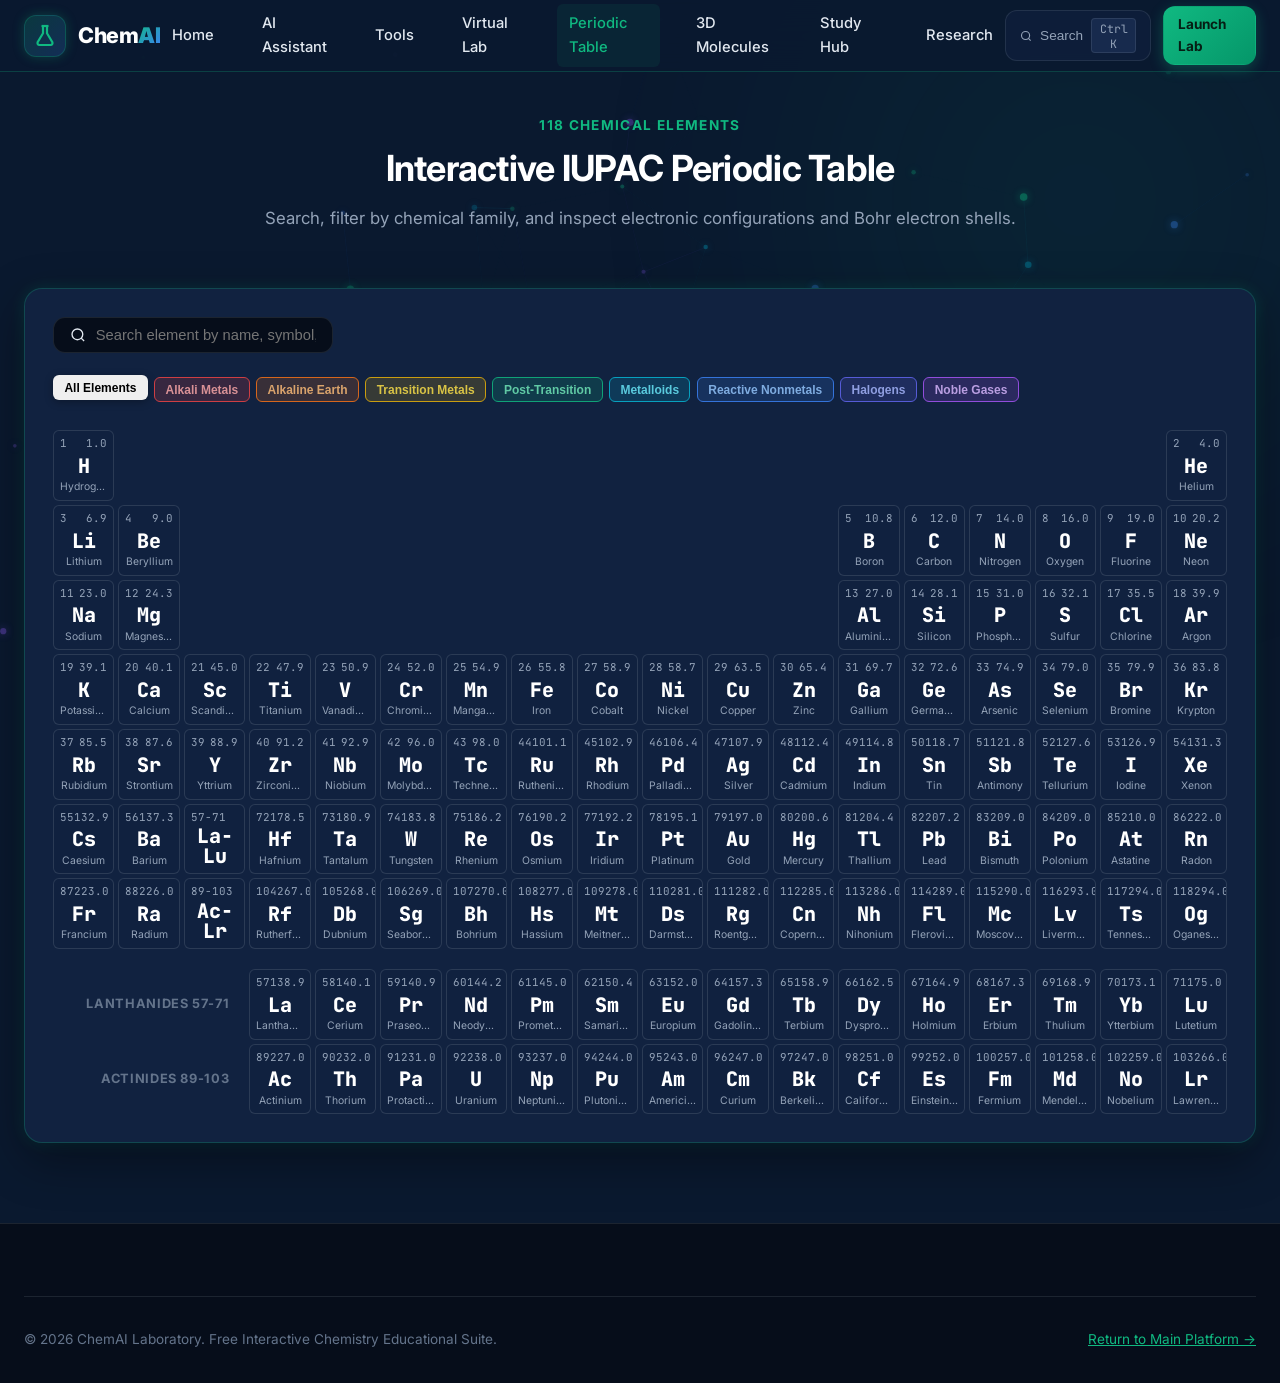
==== periodic-table.html @ abaad927 "Initial commit: ChemAI AI-Powered Chemistry Platform" ====
<!DOCTYPE html>
<html lang="en">
<head>
  <meta charset="UTF-8">
  <meta name="viewport" content="width=device-width, initial-scale=1.0">
  <title>Interactive Periodic Table | ChemAI</title>
  <link href="https://fonts.googleapis.com/css2?family=Inter:wght@400;600;700;800&family=JetBrains+Mono:wght@400;600;700&display=swap" rel="stylesheet">
  <link rel="stylesheet" href="css/main.css">
  <link rel="stylesheet" href="css/components.css">
  <link rel="stylesheet" href="css/periodic-table.css">
</head>
<body>
  <canvas id="particle-canvas"></canvas>
  <div class="ambient-glow ambient-glow-1"></div>
  
  <header class="site-nav" role="banner">
    <div class="container">
      <div class="nav-container">
        <a href="index.html" class="nav-brand" aria-label="ChemAI Home">
          <div class="brand-icon-box">
            <svg width="24" height="24" viewBox="0 0 24 24" fill="none" stroke="currentColor" stroke-width="2.2">
              <path d="M10 2v7.31L4.62 18.27A2 2 0 0 0 6.35 21h11.3a2 2 0 0 0 1.73-2.73L14 9.31V2"/>
              <line x1="8.5" y1="2" x2="15.5" y2="2"/>
            </svg>
          </div>
          <span>Chem<span class="brand-text-ai">AI</span></span>
        </a>
        <nav class="nav-links" id="siteNavLinks"><a href="index.html" class="nav-link ">Home</a><a href="index.html#ai-assistant" class="nav-link ">AI Assistant</a><a href="tools.html" class="nav-link ">Tools</a><a href="virtual-lab.html" class="nav-link ">Virtual Lab</a><a href="periodic-table.html" class="nav-link active">Periodic Table</a><a href="index.html#molecule-viewer" class="nav-link ">3D Molecules</a><a href="study-hub.html" class="nav-link ">Study Hub</a><a href="index.html#research" class="nav-link ">Research</a></nav>
        <div class="nav-actions">
          <button type="button" class="nav-search-btn" onclick="openSearchPalette()">
            <svg width="16" height="16" viewBox="0 0 24 24" fill="none" stroke="currentColor" stroke-width="2.2"><circle cx="11" cy="11" r="8"/><line x1="21" y1="21" x2="16.65" y2="16.65"/></svg>
            <span>Search</span>
            <kbd>Ctrl K</kbd>
          </button>
          <a href="virtual-lab.html" class="btn btn-primary btn-sm">Launch Lab</a>
        </div>
      </div>
    </div>
  </header>

  <main class="container" style="padding-top:2.5rem;padding-bottom:5rem;">
    <div class="sec-head">
      <span class="sec-eyebrow">118 Chemical Elements</span>
      <h1 class="sec-title">Interactive IUPAC Periodic Table</h1>
      <p class="sec-subtitle">Search, filter by chemical family, and inspect electronic configurations and Bohr electron shells.</p>
    </div>
    <div class="ptable-container">
      <div class="ptable-toolbar">
        <div class="ptable-search-wrapper">
          <svg width="18" height="18" viewBox="0 0 24 24" fill="none" stroke="currentColor" stroke-width="2"><circle cx="11" cy="11" r="8"/><line x1="21" y1="21" x2="16.65" y2="16.65"/></svg>
          <input type="text" id="ptableSearchInput" placeholder="Search element by name, symbol, or atomic number...">
        </div>
        <div class="ptable-legend">
          <button type="button" class="legend-pill active" data-cat="all">All Elements</button>
          <button type="button" class="legend-pill cat-alkali-metal" data-cat="alkali-metal">Alkali Metals</button>
          <button type="button" class="legend-pill cat-alkaline-earth" data-cat="alkaline-earth">Alkaline Earth</button>
          <button type="button" class="legend-pill cat-transition-metal" data-cat="transition-metal">Transition Metals</button>
          <button type="button" class="legend-pill cat-post-transition" data-cat="post-transition">Post-Transition</button>
          <button type="button" class="legend-pill cat-metalloid" data-cat="metalloid">Metalloids</button>
          <button type="button" class="legend-pill cat-reactive-nonmetal" data-cat="reactive-nonmetal">Reactive Nonmetals</button>
          <button type="button" class="legend-pill cat-halogen" data-cat="halogen">Halogens</button>
          <button type="button" class="legend-pill cat-noble-gas" data-cat="noble-gas">Noble Gases</button>
        </div>
      </div>
      <div class="ptable-grid" id="ptableGrid"></div>
      <div class="ptable-f-block" id="ptableFBlock"></div>
    </div>
  </main>

  <div class="modal-backdrop" id="elementModalBackdrop" role="dialog" aria-modal="true">
    <div class="modal-container" style="max-width:720px;">
      <div class="modal-header">
        <h3 id="modalElementName">Element Inspector</h3>
        <button type="button" class="modal-close-btn" id="closeElementModalBtn"><svg width="20" height="20" viewBox="0 0 24 24" fill="none" stroke="currentColor" stroke-width="2.5"><line x1="18" y1="6" x2="6" y2="18"/><line x1="6" y1="6" x2="18" y2="18"/></svg></button>
      </div>
      <div class="modal-body">
        <div class="element-modal-grid">
          <div class="element-hero-card">
            <span class="chip chip-emerald" id="modalElementCat">Category</span>
            <div class="element-big-symbol" id="modalElementSymbol">H</div>
            <div id="modalElementMass" style="font-size:1.1rem;font-weight:700;color:#fff;">1.008 u</div>
            <canvas id="bohrModelCanvas" class="bohr-model-canvas"></canvas>
            <div style="font-size:0.75rem;color:var(--text-dim);">Bohr Atomic Electron Shells</div>
          </div>
          <div>
            <table class="element-props-table">
              <tr><td>Standard State:</td><td id="modalElementState">Gas</td></tr>
              <tr><td>Electron Config:</td><td id="modalElementConfig">1s¹</td></tr>
              <tr><td>Electronegativity:</td><td id="modalElementEN">2.20</td></tr>
              <tr><td>Primary Uses:</td><td id="modalElementUses" style="font-size:0.8rem;line-height:1.4;">Clean energy, ammonia synthesis</td></tr>
            </table>
          </div>
        </div>
      </div>
    </div>
  </div>

  
  <footer class="site-footer">
    <div class="container">
      <div class="footer-bottom">
        <div>&copy; 2026 ChemAI Laboratory. Free Interactive Chemistry Educational Suite.</div>
        <div><a href="index.html" class="text-emerald">Return to Main Platform →</a></div>
      </div>
    </div>
  </footer>

  <!-- Universal Calculator Modal -->
  <div class="modal-backdrop" id="calculatorModalBackdrop" role="dialog" aria-modal="true" aria-labelledby="calcModalTitle">
    <div class="modal-container">
      <div class="modal-header">
        <h3 id="calcModalTitle">Chemistry Calculator</h3>
        <button type="button" class="modal-close-btn" onclick="closeCalculatorModal()" aria-label="Close modal">
          <svg width="20" height="20" viewBox="0 0 24 24" fill="none" stroke="currentColor" stroke-width="2.5"><line x1="18" y1="6" x2="6" y2="18"/><line x1="6" y1="6" x2="18" y2="18"/></svg>
        </button>
      </div>
      <div class="modal-body" id="calcModalBody"></div>
    </div>
  </div>

  <!-- Search Modal -->
  <div class="modal-backdrop" id="searchModalBackdrop" role="dialog" aria-modal="true">
    <div class="modal-container search-modal-container">
      <div class="search-input-header">
        <svg width="20" height="20" viewBox="0 0 24 24" fill="none" stroke="var(--color-emerald)" stroke-width="2.5"><circle cx="11" cy="11" r="8"/><line x1="21" y1="21" x2="16.65" y2="16.65"/></svg>
        <input type="text" id="searchPaletteInput" class="search-main-input" placeholder="Search any calculator, element or simulation..." autocomplete="off">
        <button type="button" class="modal-close-btn" onclick="closeSearchPalette()"><kbd>ESC</kbd></button>
      </div>
      <ul class="search-results-list" id="searchResultsList"></ul>
    </div>
  </div>

  
  <script src="js/periodic-table-data.js"></script>
  <script src="js/particles.js"></script>
  <script src="js/calculators.js"></script>
  <script src="js/periodic-table.js"></script>
  <script src="js/virtual-lab.js"></script>
  <script src="js/quiz-engine.js"></script>
  <script src="js/notes-generator.js"></script>
  <script src="js/app.js"></script>
</body>
</html>
---- css/main.css ----
/* ==========================================================================
   ChemAI Platform - Modern Dark Scientific Theme & Design System
   Inspired by ChemAI (chemai.in)
   ========================================================================== */

:root {
  /* Color Palette */
  --bg-dark: #0a192f;
  --bg-deep: #060d1a;
  --bg-surface: #112240;
  --bg-surface-elevated: #172a4d;
  --bg-surface-hover: #1e3661;
  --bg-glass: rgba(17, 34, 64, 0.78);
  --bg-glass-light: rgba(23, 42, 77, 0.6);

  /* Scientific Accents */
  --color-emerald: #10b981;
  --color-emerald-glow: rgba(16, 185, 129, 0.25);
  --color-emerald-light: #34d399;
  --color-cobalt: #3b82f6;
  --color-cobalt-glow: rgba(59, 130, 246, 0.25);
  --color-cyan: #00b4d8;
  --color-amber: #f59e0b;
  --color-amber-glow: rgba(245, 158, 11, 0.25);
  --color-violet: #8b5cf6;
  --color-violet-glow: rgba(139, 92, 246, 0.25);
  --color-rose: #ec4899;
  --color-red: #ef4444;

  /* Typography */
  --text-main: #e2e8f0;
  --text-muted: #94a3b8;
  --text-dim: #64748b;
  --text-highlight: #ffffff;

  /* Borders & Dividers */
  --border-subtle: rgba(226, 232, 240, 0.1);
  --border-emerald: rgba(16, 185, 129, 0.25);
  --border-cobalt: rgba(59, 130, 246, 0.25);
  --border-glow: 0 0 16px rgba(16, 185, 129, 0.18);

  /* Fonts */
  --font-sans: 'Inter', -apple-system, BlinkMacSystemFont, 'Segoe UI', Roboto, sans-serif;
  --font-mono: 'JetBrains Mono', 'Fira Code', ui-monospace, monospace;

  /* Layout */
  --max-w: 1280px;
  --header-height: 72px;
  --radius-sm: 6px;
  --radius-md: 12px;
  --radius-lg: 18px;
  --radius-full: 9999px;
  --transition: all 0.25s cubic-bezier(0.16, 1, 0.3, 1);
}

/* Base Resets */
*, *::before, *::after {
  box-sizing: border-box;
  margin: 0;
  padding: 0;
}

html {
  scroll-behavior: smooth;
  font-size: 16px;
}

body {
  background-color: var(--bg-dark);
  color: var(--text-main);
  font-family: var(--font-sans);
  line-height: 1.6;
  overflow-x: hidden;
  position: relative;
  min-height: 100vh;
  -webkit-font-smoothing: antialiased;
}

/* Background Particle Canvas */
#particle-canvas {
  position: fixed;
  top: 0;
  left: 0;
  width: 100vw;
  height: 100vh;
  z-index: 0;
  pointer-events: none;
  opacity: 0.65;
}

/* Ambient Radial Glow Gradients */
.ambient-glow {
  position: fixed;
  width: 600px;
  height: 600px;
  border-radius: 50%;
  filter: blur(140px);
  pointer-events: none;
  z-index: 0;
  opacity: 0.18;
}
.ambient-glow-1 {
  top: -100px;
  right: -100px;
  background: radial-gradient(circle, var(--color-emerald) 0%, transparent 70%);
}
.ambient-glow-2 {
  bottom: 20%;
  left: -150px;
  background: radial-gradient(circle, var(--color-cobalt) 0%, transparent 70%);
}

/* Container */
.container {
  max-width: var(--max-w);
  margin: 0 auto;
  padding: 0 1.5rem;
  position: relative;
  z-index: 1;
}

/* Typography Helpers */
h1, h2, h3, h4, h5, h6 {
  color: var(--text-highlight);
  font-weight: 700;
  line-height: 1.25;
}

.mono {
  font-family: var(--font-mono);
}

.text-emerald { color: var(--color-emerald); }
.text-cobalt { color: var(--color-cobalt); }
.text-amber { color: var(--color-amber); }
.text-violet { color: var(--color-violet); }
.text-rose { color: var(--color-rose); }
.text-muted { color: var(--text-muted); }
.text-dim { color: var(--text-dim); }

/* Navigation Bar */
.site-nav {
  position: sticky;
  top: 0;
  z-index: 1000;
  height: var(--header-height);
  background: rgba(10, 25, 47, 0.85);
  backdrop-filter: blur(20px);
  -webkit-backdrop-filter: blur(20px);
  border-bottom: 1px solid var(--border-emerald);
  display: flex;
  align-items: center;
  transition: var(--transition);
}

.site-nav.scrolled {
  box-shadow: 0 4px 20px rgba(0, 0, 0, 0.4);
  background: rgba(6, 13, 26, 0.95);
}

.nav-container {
  display: flex;
  align-items: center;
  justify-content: space-between;
  width: 100%;
}

.nav-brand {
  display: flex;
  align-items: center;
  gap: 0.75rem;
  text-decoration: none;
  color: var(--text-highlight);
  font-size: 1.35rem;
  font-weight: 800;
  letter-spacing: -0.02em;
}

.brand-icon-box {
  width: 42px;
  height: 42px;
  background: linear-gradient(135deg, rgba(16, 185, 129, 0.2), rgba(59, 130, 246, 0.2));
  border: 1px solid var(--border-emerald);
  border-radius: var(--radius-md);
  display: flex;
  align-items: center;
  justify-content: center;
  color: var(--color-emerald);
  box-shadow: 0 0 12px rgba(16, 185, 129, 0.25);
}

.brand-text-ai {
  background: linear-gradient(135deg, var(--color-emerald), var(--color-cobalt));
  -webkit-background-clip: text;
  -webkit-text-fill-color: transparent;
  font-weight: 900;
}

.nav-links {
  display: flex;
  align-items: center;
  gap: 1.5rem;
  list-style: none;
}

.nav-link {
  color: var(--text-main);
  text-decoration: none;
  font-size: 0.92rem;
  font-weight: 500;
  padding: 0.5rem 0.75rem;
  border-radius: var(--radius-sm);
  transition: var(--transition);
  display: flex;
  align-items: center;
  gap: 0.4rem;
}

.nav-link:hover, .nav-link.active {
  color: var(--color-emerald);
  background: rgba(16, 185, 129, 0.08);
}

.nav-actions {
  display: flex;
  align-items: center;
  gap: 0.75rem;
}

.nav-search-btn {
  display: flex;
  align-items: center;
  gap: 0.5rem;
  background: rgba(17, 34, 64, 0.6);
  border: 1px solid var(--border-subtle);
  color: var(--text-muted);
  padding: 0.45rem 0.85rem;
  border-radius: var(--radius-md);
  font-size: 0.85rem;
  cursor: pointer;
  transition: var(--transition);
}

.nav-search-btn:hover {
  border-color: var(--color-emerald);
  color: var(--text-main);
}

.nav-search-btn kbd {
  background: var(--bg-surface-elevated);
  border: 1px solid var(--border-subtle);
  border-radius: 4px;
  padding: 0.1rem 0.35rem;
  font-size: 0.72rem;
  font-family: var(--font-mono);
}

.mobile-menu-btn {
  display: none;
  background: transparent;
  border: none;
  color: var(--text-main);
  cursor: pointer;
  padding: 0.5rem;
}

/* Buttons */
.btn {
  display: inline-flex;
  align-items: center;
  justify-content: center;
  gap: 0.5rem;
  padding: 0.75rem 1.4rem;
  font-size: 0.95rem;
  font-weight: 600;
  border-radius: var(--radius-md);
  cursor: pointer;
  transition: var(--transition);
  text-decoration: none;
  border: 1px solid transparent;
  min-height: 44px;
}

.btn-primary {
  background: linear-gradient(135deg, var(--color-emerald), #059669);
  color: #061e14;
  box-shadow: 0 4px 14px rgba(16, 185, 129, 0.3);
  font-weight: 700;
}
.btn-primary:hover {
  transform: translateY(-2px);
  box-shadow: 0 6px 20px rgba(16, 185, 129, 0.45);
  background: linear-gradient(135deg, #34d399, #10b981);
}

.btn-ghost {
  background: rgba(17, 34, 64, 0.6);
  color: var(--text-main);
  border: 1px solid var(--border-subtle);
  backdrop-filter: blur(10px);
}
.btn-ghost:hover {
  background: var(--bg-surface-elevated);
  border-color: var(--color-emerald);
  color: var(--color-emerald);
  transform: translateY(-2px);
}

.btn-sm {
  padding: 0.45rem 0.9rem;
  font-size: 0.85rem;
  min-height: 36px;
}

.btn-icon {
  width: 40px;
  height: 40px;
  padding: 0;
  border-radius: var(--radius-md);
  display: inline-flex;
  align-items: center;
  justify-content: center;
  background: rgba(17, 34, 64, 0.6);
  border: 1px solid var(--border-subtle);
  color: var(--text-main);
  cursor: pointer;
  transition: var(--transition);
}
.btn-icon:hover {
  background: var(--bg-surface-elevated);
  border-color: var(--color-emerald);
  color: var(--color-emerald);
}

/* Glassmorphism Cards */
.glass-card {
  background: var(--bg-glass);
  backdrop-filter: blur(16px);
  -webkit-backdrop-filter: blur(16px);
  border: 1px solid var(--border-subtle);
  border-radius: var(--radius-lg);
  padding: 1.75rem;
  box-shadow: 0 8px 32px rgba(0, 0, 0, 0.25);
  transition: var(--transition);
  position: relative;
  overflow: hidden;
}

.glass-card:hover {
  border-color: var(--border-emerald);
  box-shadow: 0 12px 36px rgba(0, 0, 0, 0.35), var(--border-glow);
  transform: translateY(-3px);
}

/* Badge Chips */
.chip {
  display: inline-flex;
  align-items: center;
  gap: 0.35rem;
  padding: 0.3rem 0.75rem;
  font-size: 0.78rem;
  font-weight: 600;
  border-radius: var(--radius-full);
  letter-spacing: 0.02em;
  text-transform: uppercase;
}

.chip-emerald {
  background: rgba(16, 185, 129, 0.12);
  color: var(--color-emerald);
  border: 1px solid rgba(16, 185, 129, 0.3);
}

.chip-cobalt {
  background: rgba(59, 130, 246, 0.12);
  color: var(--color-cobalt);
  border: 1px solid rgba(59, 130, 246, 0.3);
}

.chip-amber {
  background: rgba(245, 158, 11, 0.12);
  color: var(--color-amber);
  border: 1px solid rgba(245, 158, 11, 0.3);
}

.chip-violet {
  background: rgba(139, 92, 246, 0.12);
  color: var(--color-violet);
  border: 1px solid rgba(139, 92, 246, 0.3);
}

/* Section Header Typography */
.sec-head {
  text-align: center;
  max-width: 760px;
  margin: 0 auto 3.5rem auto;
}
.sec-eyebrow {
  display: inline-flex;
  align-items: center;
  gap: 0.4rem;
  font-size: 0.85rem;
  font-weight: 700;
  text-transform: uppercase;
  letter-spacing: 0.1em;
  color: var(--color-emerald);
  margin-bottom: 0.6rem;
}
.sec-title {
  font-size: 2.25rem;
  margin-bottom: 0.85rem;
  letter-spacing: -0.02em;
}
.sec-subtitle {
  font-size: 1.05rem;
  color: var(--text-muted);
  line-height: 1.6;
}

/* Section Wrapper */
.sec-wrap {
  padding: 5.5rem 0;
  position: relative;
  z-index: 1;
}

/* Hero Section */
.hero-sec {
  min-height: calc(100vh - var(--header-height));
  display: flex;
  align-items: center;
  padding: 3rem 0 5rem 0;
  position: relative;
}

.hero-grid {
  display: grid;
  grid-template-columns: 1.15fr 0.85fr;
  gap: 3.5rem;
  align-items: center;
}

.hero-eyebrow-pill {
  display: inline-flex;
  align-items: center;
  gap: 0.5rem;
  background: rgba(16, 185, 129, 0.1);
  border: 1px solid rgba(16, 185, 129, 0.3);
  padding: 0.35rem 0.9rem;
  border-radius: var(--radius-full);
  color: var(--color-emerald);
  font-size: 0.82rem;
  font-weight: 600;
  margin-bottom: 1.5rem;
}

.hero-title {
  font-size: 3.5rem;
  font-weight: 900;
  line-height: 1.12;
  letter-spacing: -0.03em;
  margin-bottom: 1.25rem;
}

.typing-accent {
  background: linear-gradient(135deg, var(--color-emerald), var(--color-cobalt));
  -webkit-background-clip: text;
  -webkit-text-fill-color: transparent;
  font-family: var(--font-mono);
}

.typing-cursor {
  display: inline-block;
  width: 3px;
  height: 1em;
  background: var(--color-emerald);
  margin-left: 4px;
  vertical-align: text-bottom;
  animation: blink 0.8s infinite;
}

@keyframes blink {
  0%, 100% { opacity: 1; }
  50% { opacity: 0; }
}

.hero-subheadline {
  font-size: 1.2rem;
  color: var(--text-main);
  font-weight: 600;
  margin-bottom: 0.75rem;
}

.hero-lead {
  font-size: 1.05rem;
  color: var(--text-muted);
  line-height: 1.65;
  margin-bottom: 2rem;
}

.hero-actions {
  display: flex;
  align-items: center;
  gap: 1rem;
  flex-wrap: wrap;
  margin-bottom: 1.5rem;
}

.hero-note {
  display: flex;
  align-items: center;
  gap: 0.5rem;
  font-size: 0.85rem;
  color: var(--text-dim);
}

/* Hero Right Simulated Preview Card */
.hero-preview-card {
  background: var(--bg-surface);
  border: 1px solid var(--border-emerald);
  border-radius: var(--radius-lg);
  box-shadow: 0 16px 40px rgba(0, 0, 0, 0.5), 0 0 24px rgba(16, 185, 129, 0.2);
  overflow: hidden;
  position: relative;
}

.preview-card-header {
  padding: 1rem 1.25rem;
  background: rgba(10, 25, 47, 0.8);
  border-bottom: 1px solid var(--border-subtle);
  display: flex;
  align-items: center;
  justify-content: space-between;
}

.preview-header-left {
  display: flex;
  align-items: center;
  gap: 0.75rem;
}

.preview-avatar {
  width: 36px;
  height: 36px;
  background: rgba(16, 185, 129, 0.15);
  border: 1px solid var(--color-emerald);
  border-radius: var(--radius-md);
  display: flex;
  align-items: center;
  justify-content: center;
  color: var(--color-emerald);
}

.preview-title h4 {
  font-size: 0.95rem;
  color: var(--text-highlight);
}
.preview-title p {
  font-size: 0.78rem;
  color: var(--color-emerald);
  display: flex;
  align-items: center;
  gap: 0.35rem;
}

.preview-body {
  padding: 1.25rem;
  display: flex;
  flex-direction: column;
  gap: 1rem;
  font-size: 0.9rem;
}

.preview-chat-msg {
  padding: 0.85rem 1.1rem;
  border-radius: var(--radius-md);
  line-height: 1.5;
}

.msg-user {
  background: rgba(59, 130, 246, 0.15);
  border: 1px solid rgba(59, 130, 246, 0.3);
  color: #bfdbfe;
  align-self: flex-end;
  max-width: 85%;
}

.msg-ai {
  background: rgba(16, 185, 129, 0.08);
  border: 1px solid rgba(16, 185, 129, 0.2);
  color: var(--text-main);
  align-self: flex-start;
  max-width: 95%;
}

.chem-equation-box {
  background: var(--bg-deep);
  border: 1px solid var(--border-subtle);
  border-radius: var(--radius-sm);
  padding: 0.75rem 1rem;
  margin: 0.6rem 0;
  font-family: var(--font-mono);
  color: var(--color-emerald);
  font-size: 0.95rem;
  text-align: center;
  letter-spacing: 0.05em;
}

.preview-chips-row {
  display: flex;
  gap: 0.5rem;
  overflow-x: auto;
  padding: 0.75rem 1.25rem;
  background: rgba(6, 13, 26, 0.6);
  border-top: 1px solid var(--border-subtle);
}

.preview-chip-btn {
  background: rgba(17, 34, 64, 0.7);
  border: 1px solid var(--border-subtle);
  color: var(--text-muted);
  padding: 0.35rem 0.75rem;
  border-radius: var(--radius-full);
  font-size: 0.78rem;
  white-space: nowrap;
  cursor: pointer;
  transition: var(--transition);
}
.preview-chip-btn:hover {
  border-color: var(--color-emerald);
  color: var(--color-emerald);
  background: rgba(16, 185, 129, 0.1);
}

/* Pulse Dot */
.status-dot {
  width: 8px;
  height: 8px;
  border-radius: 50%;
  background: var(--color-emerald);
  box-shadow: 0 0 8px var(--color-emerald);
  animation: pulse 2s infinite ease-in-out;
}
@keyframes pulse {
  0%, 100% { transform: scale(1); opacity: 1; }
  50% { transform: scale(1.3); opacity: 0.7; }
}

/* Footer */
.site-footer {
  background: var(--bg-deep);
  border-top: 1px solid var(--border-subtle);
  padding: 4.5rem 0 2rem 0;
  position: relative;
  z-index: 1;
}

.footer-grid {
  display: grid;
  grid-template-columns: 1.5fr repeat(3, 1fr);
  gap: 3rem;
  margin-bottom: 3.5rem;
}

.footer-col h4 {
  font-size: 1rem;
  margin-bottom: 1.25rem;
  color: var(--text-highlight);
}

.footer-col ul {
  list-style: none;
  display: flex;
  flex-direction: column;
  gap: 0.75rem;
}

.footer-col a {
  color: var(--text-muted);
  text-decoration: none;
  font-size: 0.9rem;
  transition: var(--transition);
}

.footer-col a:hover {
  color: var(--color-emerald);
  padding-left: 4px;
}

.footer-bottom {
  padding-top: 2rem;
  border-top: 1px solid var(--border-subtle);
  display: flex;
  align-items: center;
  justify-content: space-between;
  font-size: 0.85rem;
  color: var(--text-dim);
  flex-wrap: wrap;
  gap: 1rem;
}

/* Mobile Responsive */
@media (max-width: 992px) {
  .hero-grid {
    grid-template-columns: 1fr;
    gap: 2.5rem;
  }
  .hero-title {
    font-size: 2.75rem;
  }
  .nav-links {
    display: none;
  }
  .mobile-menu-btn {
    display: block;
  }
  .footer-grid {
    grid-template-columns: 1fr 1fr;
  }
}

@media (max-width: 640px) {
  .hero-title {
    font-size: 2.25rem;
  }
  .footer-grid {
    grid-template-columns: 1fr;
  }
  .hero-actions {
    flex-direction: column;
    align-items: stretch;
  }
}
---- css/components.css ----
﻿/* ==========================================================================
   ChemAI Platform - UI Components, Chatbot, Modals & Calculators
   ========================================================================== */

/* AI Chatbot Section & Interface */
.chat-section {
  position: relative;
  z-index: 1;
}

.chat-card {
  background: var(--bg-surface);
  border: 1px solid var(--border-emerald);
  border-radius: var(--radius-lg);
  box-shadow: 0 12px 36px rgba(0, 0, 0, 0.4), var(--border-glow);
  display: flex;
  flex-direction: column;
  min-height: 600px;
  height: 680px;
  overflow: hidden;
}

.chat-header {
  padding: 1.25rem 1.75rem;
  background: rgba(10, 25, 47, 0.9);
  border-bottom: 1px solid var(--border-subtle);
  display: flex;
  align-items: center;
  justify-content: space-between;
}

.chat-header-info {
  display: flex;
  align-items: center;
  gap: 1rem;
}

.chat-logo-icon {
  width: 44px;
  height: 44px;
  background: rgba(16, 185, 129, 0.15);
  border: 1px solid var(--color-emerald);
  border-radius: var(--radius-md);
  display: flex;
  align-items: center;
  justify-content: center;
  color: var(--color-emerald);
}

.chat-header-actions {
  display: flex;
  align-items: center;
  gap: 0.5rem;
}

.chat-messages-area {
  flex: 1;
  padding: 1.5rem 1.75rem;
  overflow-y: auto;
  display: flex;
  flex-direction: column;
  gap: 1.25rem;
  background: radial-gradient(circle at 50% 20%, rgba(16, 185, 129, 0.03) 0%, transparent 80%);
}

.chat-message {
  display: flex;
  gap: 1rem;
  max-width: 85%;
  animation: fadeIn 0.3s ease;
}

@keyframes fadeIn {
  from { opacity: 0; transform: translateY(8px); }
  to { opacity: 1; transform: translateY(0); }
}

.chat-message.bot {
  align-self: flex-start;
}

.chat-message.user {
  align-self: flex-end;
  flex-direction: row-reverse;
}

.chat-avatar {
  width: 36px;
  height: 36px;
  border-radius: var(--radius-md);
  display: flex;
  align-items: center;
  justify-content: center;
  flex-shrink: 0;
  font-size: 0.85rem;
  font-weight: 700;
}

.bot .chat-avatar {
  background: rgba(16, 185, 129, 0.2);
  border: 1px solid var(--color-emerald);
  color: var(--color-emerald);
}

.user .chat-avatar {
  background: rgba(59, 130, 246, 0.2);
  border: 1px solid var(--color-cobalt);
  color: var(--color-cobalt);
}

.chat-bubble {
  padding: 1rem 1.25rem;
  border-radius: var(--radius-md);
  line-height: 1.55;
  font-size: 0.95rem;
}

.bot .chat-bubble {
  background: var(--bg-surface-elevated);
  border: 1px solid var(--border-subtle);
  color: var(--text-main);
  box-shadow: 0 4px 16px rgba(0, 0, 0, 0.2);
}

.user .chat-bubble {
  background: linear-gradient(135deg, rgba(59, 130, 246, 0.25), rgba(30, 58, 138, 0.4));
  border: 1px solid rgba(59, 130, 246, 0.4);
  color: #f0fdf4;
}

.chat-bubble p {
  margin-bottom: 0.6rem;
}
.chat-bubble p:last-child {
  margin-bottom: 0;
}

.chat-bubble ul, .chat-bubble ol {
  padding-left: 1.4rem;
  margin: 0.6rem 0;
}

.chat-bubble li {
  margin-bottom: 0.4rem;
}

/* Step breakdown block inside chat */
.step-box {
  background: var(--bg-deep);
  border-left: 3px solid var(--color-emerald);
  border-radius: 0 var(--radius-sm) var(--radius-sm) 0;
  padding: 0.75rem 1rem;
  margin: 0.75rem 0;
}

.step-box-title {
  font-weight: 700;
  color: var(--color-emerald);
  font-size: 0.85rem;
  text-transform: uppercase;
  margin-bottom: 0.35rem;
  display: flex;
  align-items: center;
  gap: 0.4rem;
}

.chat-prompt-chips {
  padding: 0.75rem 1.75rem;
  background: rgba(10, 25, 47, 0.75);
  border-top: 1px solid var(--border-subtle);
  display: flex;
  gap: 0.6rem;
  overflow-x: auto;
  scrollbar-width: none;
}

.chat-prompt-chips::-webkit-scrollbar {
  display: none;
}

.prompt-pill {
  background: rgba(17, 34, 64, 0.8);
  border: 1px solid var(--border-subtle);
  color: var(--text-muted);
  padding: 0.4rem 0.85rem;
  border-radius: var(--radius-full);
  font-size: 0.82rem;
  white-space: nowrap;
  cursor: pointer;
  transition: var(--transition);
  display: flex;
  align-items: center;
  gap: 0.4rem;
}

.prompt-pill:hover {
  background: rgba(16, 185, 129, 0.15);
  border-color: var(--color-emerald);
  color: var(--color-emerald);
}

.chat-input-bar {
  padding: 1rem 1.75rem 1.25rem 1.75rem;
  background: var(--bg-surface);
  border-top: 1px solid var(--border-subtle);
}

.chat-form {
  display: flex;
  align-items: center;
  gap: 0.75rem;
  background: var(--bg-deep);
  border: 1px solid var(--border-subtle);
  border-radius: var(--radius-md);
  padding: 0.4rem 0.6rem 0.4rem 1rem;
  transition: var(--transition);
}

.chat-form:focus-within {
  border-color: var(--color-emerald);
  box-shadow: 0 0 12px rgba(16, 185, 129, 0.25);
}

.chat-input {
  flex: 1;
  background: transparent;
  border: none;
  outline: none;
  color: var(--text-highlight);
  font-size: 0.95rem;
  font-family: inherit;
  min-height: 40px;
}

.chat-input::placeholder {
  color: var(--text-dim);
}

.chat-btn-group {
  display: flex;
  align-items: center;
  gap: 0.4rem;
}

/* Tools Section & Category Filters */
.tools-filter-bar {
  display: flex;
  align-items: center;
  justify-content: space-between;
  gap: 1.5rem;
  margin-bottom: 2.5rem;
  flex-wrap: wrap;
}

.category-tabs {
  display: flex;
  align-items: center;
  gap: 0.5rem;
  flex-wrap: wrap;
  list-style: none;
}

.category-tab {
  padding: 0.55rem 1.15rem;
  background: rgba(17, 34, 64, 0.6);
  border: 1px solid var(--border-subtle);
  border-radius: var(--radius-md);
  color: var(--text-muted);
  font-size: 0.88rem;
  font-weight: 600;
  cursor: pointer;
  transition: var(--transition);
}

.category-tab:hover, .category-tab.active {
  background: rgba(16, 185, 129, 0.15);
  border-color: var(--color-emerald);
  color: var(--color-emerald);
}

.tools-search-box {
  display: flex;
  align-items: center;
  gap: 0.6rem;
  background: var(--bg-surface);
  border: 1px solid var(--border-subtle);
  border-radius: var(--radius-md);
  padding: 0.5rem 1rem;
  min-width: 260px;
}

.tools-search-box input {
  background: transparent;
  border: none;
  outline: none;
  color: var(--text-main);
  font-size: 0.9rem;
  width: 100%;
}

.tools-grid {
  display: grid;
  grid-template-columns: repeat(auto-fill, minmax(320px, 1fr));
  gap: 1.5rem;
}

.tool-card {
  background: var(--bg-glass);
  backdrop-filter: blur(12px);
  border: 1px solid var(--border-subtle);
  border-radius: var(--radius-lg);
  padding: 1.6rem;
  display: flex;
  flex-direction: column;
  justify-content: space-between;
  transition: var(--transition);
  position: relative;
  overflow: hidden;
}

.tool-card::before {
  content: "";
  position: absolute;
  top: 0;
  left: 0;
  right: 0;
  height: 2px;
  background: linear-gradient(90deg, transparent, var(--color-emerald), transparent);
  opacity: 0;
  transition: var(--transition);
}

.tool-card:hover {
  transform: translateY(-4px);
  border-color: var(--border-emerald);
  box-shadow: 0 12px 32px rgba(0, 0, 0, 0.35), var(--border-glow);
}

.tool-card:hover::before {
  opacity: 1;
}

.tool-card-top {
  display: flex;
  align-items: flex-start;
  justify-content: space-between;
  margin-bottom: 1.2rem;
}

.tool-icon-wrapper {
  width: 48px;
  height: 48px;
  border-radius: var(--radius-md);
  display: flex;
  align-items: center;
  justify-content: center;
  font-size: 1.25rem;
}

.icon-emerald {
  background: rgba(16, 185, 129, 0.12);
  border: 1px solid rgba(16, 185, 129, 0.3);
  color: var(--color-emerald);
}

.icon-cobalt {
  background: rgba(59, 130, 246, 0.12);
  border: 1px solid rgba(59, 130, 246, 0.3);
  color: var(--color-cobalt);
}

.icon-amber {
  background: rgba(245, 158, 11, 0.12);
  border: 1px solid rgba(245, 158, 11, 0.3);
  color: var(--color-amber);
}

.icon-violet {
  background: rgba(139, 92, 246, 0.12);
  border: 1px solid rgba(139, 92, 246, 0.3);
  color: var(--color-violet);
}

.tool-card h3 {
  font-size: 1.2rem;
  margin-bottom: 0.5rem;
  color: var(--text-highlight);
}

.tool-card p {
  font-size: 0.88rem;
  color: var(--text-muted);
  line-height: 1.5;
  margin-bottom: 1.25rem;
  flex-grow: 1;
}

.tool-card-sample {
  background: var(--bg-deep);
  border-radius: var(--radius-sm);
  padding: 0.5rem 0.75rem;
  font-family: var(--font-mono);
  font-size: 0.8rem;
  color: var(--color-emerald);
  margin-bottom: 1.25rem;
  display: flex;
  align-items: center;
  justify-content: space-between;
  border: 1px solid rgba(226, 232, 240, 0.05);
}

.tool-card-footer {
  display: flex;
  align-items: center;
  justify-content: space-between;
  padding-top: 1rem;
  border-top: 1px solid var(--border-subtle);
}

/* Modals & Dialogs */
.modal-backdrop {
  position: fixed;
  top: 0;
  left: 0;
  width: 100vw;
  height: 100vh;
  background: rgba(6, 13, 26, 0.85);
  backdrop-filter: blur(8px);
  -webkit-backdrop-filter: blur(8px);
  z-index: 2000;
  display: flex;
  align-items: center;
  justify-content: center;
  padding: 1.5rem;
  opacity: 0;
  pointer-events: none;
  transition: opacity 0.25s ease;
}

.modal-backdrop.open {
  opacity: 1;
  pointer-events: auto;
}

.modal-container {
  background: var(--bg-surface);
  border: 1px solid var(--border-emerald);
  border-radius: var(--radius-lg);
  box-shadow: 0 20px 60px rgba(0, 0, 0, 0.6), 0 0 30px rgba(16, 185, 129, 0.2);
  width: 100%;
  max-width: 800px;
  max-height: 90vh;
  display: flex;
  flex-direction: column;
  overflow: hidden;
  transform: scale(0.95);
  transition: transform 0.25s cubic-bezier(0.16, 1, 0.3, 1);
}

.modal-backdrop.open .modal-container {
  transform: scale(1);
}

.modal-header {
  padding: 1.25rem 1.75rem;
  background: rgba(10, 25, 47, 0.9);
  border-bottom: 1px solid var(--border-subtle);
  display: flex;
  align-items: center;
  justify-content: space-between;
}

.modal-header h3 {
  font-size: 1.25rem;
  display: flex;
  align-items: center;
  gap: 0.6rem;
}

.modal-close-btn {
  background: transparent;
  border: none;
  color: var(--text-muted);
  cursor: pointer;
  padding: 0.4rem;
  border-radius: var(--radius-sm);
  display: flex;
  align-items: center;
  justify-content: center;
  transition: var(--transition);
}

.modal-close-btn:hover {
  color: var(--color-rose);
  background: rgba(236, 72, 153, 0.1);
}

.modal-body {
  padding: 1.75rem;
  overflow-y: auto;
}

/* Form Controls inside Calculators */
.calc-form-group {
  margin-bottom: 1.25rem;
}

.calc-label {
  display: block;
  font-size: 0.88rem;
  font-weight: 600;
  color: var(--text-main);
  margin-bottom: 0.45rem;
}

.calc-input-wrapper {
  display: flex;
  align-items: center;
  background: var(--bg-deep);
  border: 1px solid var(--border-subtle);
  border-radius: var(--radius-md);
  overflow: hidden;
  transition: var(--transition);
}

.calc-input-wrapper:focus-within {
  border-color: var(--color-emerald);
  box-shadow: 0 0 10px rgba(16, 185, 129, 0.2);
}

.calc-input {
  flex: 1;
  background: transparent;
  border: none;
  outline: none;
  padding: 0.75rem 1rem;
  color: var(--text-highlight);
  font-family: var(--font-mono);
  font-size: 0.95rem;
}

.calc-unit-tag {
  padding: 0.75rem 1rem;
  background: var(--bg-surface-elevated);
  border-left: 1px solid var(--border-subtle);
  color: var(--text-muted);
  font-size: 0.85rem;
  font-weight: 600;
  font-family: var(--font-mono);
}

.calc-actions-row {
  display: flex;
  align-items: center;
  gap: 1rem;
  margin-top: 1.75rem;
}

/* Calculator Result Card */
.calc-result-box {
  background: var(--bg-deep);
  border: 1px solid var(--border-emerald);
  border-radius: var(--radius-md);
  padding: 1.4rem;
  margin-top: 1.75rem;
  animation: fadeIn 0.3s ease;
}

.calc-result-header {
  display: flex;
  align-items: center;
  justify-content: space-between;
  margin-bottom: 1rem;
  padding-bottom: 0.6rem;
  border-bottom: 1px solid var(--border-subtle);
}

.calc-result-value {
  font-size: 1.6rem;
  font-weight: 800;
  color: var(--color-emerald);
  font-family: var(--font-mono);
  margin-bottom: 0.5rem;
}

.calc-formula-display {
  background: rgba(17, 34, 64, 0.7);
  padding: 0.6rem 0.9rem;
  border-radius: var(--radius-sm);
  font-family: var(--font-mono);
  font-size: 0.88rem;
  color: var(--color-cobalt);
  margin: 0.75rem 0;
  border-left: 3px solid var(--color-cobalt);
}

.composition-bar-row {
  margin: 0.75rem 0;
}

.comp-info {
  display: flex;
  justify-content: space-between;
  font-size: 0.82rem;
  margin-bottom: 0.25rem;
  font-family: var(--font-mono);
}

.comp-bar-track {
  height: 8px;
  background: rgba(226, 232, 240, 0.1);
  border-radius: var(--radius-full);
  overflow: hidden;
}

.comp-bar-fill {
  height: 100%;
  background: linear-gradient(90deg, var(--color-emerald), var(--color-cobalt));
  border-radius: var(--radius-full);
  transition: width 0.6s cubic-bezier(0.16, 1, 0.3, 1);
}

/* Command Palette / Quick Search Modal */
.search-modal-container {
  max-width: 620px;
}

.search-input-header {
  display: flex;
  align-items: center;
  gap: 0.75rem;
  padding: 1.25rem 1.5rem;
  background: var(--bg-deep);
  border-bottom: 1px solid var(--border-subtle);
}

.search-main-input {
  flex: 1;
  background: transparent;
  border: none;
  outline: none;
  color: var(--text-highlight);
  font-size: 1.15rem;
  font-family: inherit;
}

.search-results-list {
  max-height: 400px;
  overflow-y: auto;
  padding: 0.75rem;
  list-style: none;
}

.search-result-item {
  display: flex;
  align-items: center;
  justify-content: space-between;
  padding: 0.85rem 1rem;
  border-radius: var(--radius-md);
  cursor: pointer;
  transition: var(--transition);
  color: var(--text-main);
  text-decoration: none;
}

.search-result-item:hover, .search-result-item.selected {
  background: rgba(16, 185, 129, 0.12);
  color: var(--color-emerald);
}

.search-item-left {
  display: flex;
  align-items: center;
  gap: 0.75rem;
}

.search-item-title {
  font-weight: 600;
  font-size: 0.95rem;
}

.search-item-desc {
  font-size: 0.8rem;
  color: var(--text-muted);
}
---- css/periodic-table.css ----
﻿/* ==========================================================================
   ChemAI Platform - Interactive Periodic Table Styles (118 Elements)
   ========================================================================== */

.ptable-container {
  background: var(--bg-surface);
  border: 1px solid var(--border-emerald);
  border-radius: var(--radius-lg);
  box-shadow: 0 16px 48px rgba(0, 0, 0, 0.4), var(--border-glow);
  padding: 1.75rem;
  overflow-x: auto;
  position: relative;
}

.ptable-toolbar {
  display: flex;
  align-items: center;
  justify-content: space-between;
  gap: 1.5rem;
  margin-bottom: 1.75rem;
  flex-wrap: wrap;
}

.ptable-search-wrapper {
  display: flex;
  align-items: center;
  gap: 0.6rem;
  background: var(--bg-deep);
  border: 1px solid var(--border-subtle);
  border-radius: var(--radius-md);
  padding: 0.5rem 1rem;
  min-width: 280px;
}

.ptable-search-wrapper input {
  background: transparent;
  border: none;
  outline: none;
  color: var(--text-highlight);
  font-size: 0.92rem;
  width: 100%;
}

/* Category Legend Pills */
.ptable-legend {
  display: flex;
  align-items: center;
  gap: 0.4rem;
  flex-wrap: wrap;
}

.legend-pill {
  padding: 0.3rem 0.65rem;
  border-radius: var(--radius-sm);
  font-size: 0.75rem;
  font-weight: 600;
  cursor: pointer;
  transition: var(--transition);
  border: 1px solid transparent;
  opacity: 0.85;
}

.legend-pill:hover, .legend-pill.active {
  opacity: 1;
  transform: translateY(-2px);
  box-shadow: 0 2px 8px rgba(0,0,0,0.3);
}

/* Category Colors */
.cat-alkali-metal { background: rgba(239, 68, 68, 0.2); border-color: #ef4444; color: #fca5a5; }
.cat-alkaline-earth { background: rgba(249, 115, 22, 0.2); border-color: #f97316; color: #fdba74; }
.cat-transition-metal { background: rgba(234, 179, 8, 0.2); border-color: #eab308; color: #fde047; }
.cat-post-transition { background: rgba(16, 185, 129, 0.2); border-color: #10b981; color: #6ee7b7; }
.cat-metalloid { background: rgba(6, 182, 212, 0.2); border-color: #06b6d4; color: #67e8f9; }
.cat-reactive-nonmetal { background: rgba(59, 130, 246, 0.2); border-color: #3b82f6; color: #93c5fd; }
.cat-halogen { background: rgba(99, 102, 241, 0.2); border-color: #6366f1; color: #a5b4fc; }
.cat-noble-gas { background: rgba(168, 85, 247, 0.2); border-color: #a855f7; color: #d8b4fe; }
.cat-lanthanide { background: rgba(236, 72, 153, 0.2); border-color: #ec4899; color: #f9a8d4; }
.cat-actinide { background: rgba(244, 63, 94, 0.2); border-color: #f43f5e; color: #fda4af; }

/* The Standard 18x7 Periodic Table Grid */
.ptable-grid {
  display: grid;
  grid-template-columns: repeat(18, minmax(58px, 1fr));
  gap: 4px;
  min-width: 1080px;
}

.element-cell {
  aspect-ratio: 1 / 1.15;
  background: rgba(17, 34, 64, 0.6);
  border: 1px solid rgba(226, 232, 240, 0.12);
  border-radius: var(--radius-sm);
  padding: 4px 6px;
  display: flex;
  flex-direction: column;
  justify-content: space-between;
  cursor: pointer;
  transition: all 0.2s cubic-bezier(0.16, 1, 0.3, 1);
  position: relative;
  overflow: hidden;
  user-select: none;
}

.element-cell:hover {
  transform: scale(1.15);
  z-index: 10;
  box-shadow: 0 8px 24px rgba(0, 0, 0, 0.6), 0 0 14px currentColor;
  border-color: currentColor;
}

.element-cell.dimmed {
  opacity: 0.18;
  filter: grayscale(80%);
}

.element-cell.highlighted {
  transform: scale(1.12);
  z-index: 9;
  box-shadow: 0 0 16px var(--color-emerald);
  border-color: var(--color-emerald);
}

.cell-top {
  display: flex;
  justify-content: space-between;
  font-size: 0.68rem;
  font-family: var(--font-mono);
  color: var(--text-muted);
}

.cell-symbol {
  font-size: 1.25rem;
  font-weight: 800;
  font-family: var(--font-mono);
  text-align: center;
  color: var(--text-highlight);
  line-height: 1;
}

.cell-name {
  font-size: 0.65rem;
  color: var(--text-muted);
  text-align: center;
  white-space: nowrap;
  overflow: hidden;
  text-overflow: ellipsis;
}

/* Blank spacer cells */
.ptable-spacer {
  pointer-events: none;
}

/* Lanthanide & Actinide separated block below */
.ptable-f-block {
  margin-top: 1.25rem;
  display: grid;
  grid-template-columns: repeat(18, minmax(58px, 1fr));
  gap: 4px;
  min-width: 1080px;
}

.f-block-label {
  grid-column: span 3;
  display: flex;
  align-items: center;
  justify-content: flex-end;
  padding-right: 1rem;
  font-size: 0.8rem;
  font-weight: 700;
  color: var(--text-dim);
  text-transform: uppercase;
  letter-spacing: 0.05em;
}

/* Element Detail Modal / Inspector Drawer */
.element-modal-grid {
  display: grid;
  grid-template-columns: 1fr 1fr;
  gap: 2rem;
}

@media (max-width: 640px) {
  .element-modal-grid {
    grid-template-columns: 1fr;
  }
}

.element-hero-card {
  background: var(--bg-deep);
  border-radius: var(--radius-lg);
  padding: 2rem;
  display: flex;
  flex-direction: column;
  align-items: center;
  justify-content: center;
  text-align: center;
  border: 1px solid var(--border-subtle);
  position: relative;
}

.element-big-symbol {
  font-size: 4rem;
  font-weight: 900;
  font-family: var(--font-mono);
  line-height: 1;
  margin-bottom: 0.5rem;
}

/* Electron Shell Circles */
.bohr-model-canvas {
  width: 160px;
  height: 160px;
  margin: 1rem 0;
}

.element-props-table {
  width: 100%;
  border-collapse: collapse;
}

.element-props-table td {
  padding: 0.6rem 0;
  border-bottom: 1px solid var(--border-subtle);
  font-size: 0.88rem;
}

.element-props-table td:first-child {
  color: var(--text-muted);
  font-weight: 500;
}

.element-props-table td:last-child {
  text-align: right;
  font-family: var(--font-mono);
  color: var(--text-highlight);
  font-weight: 600;
}
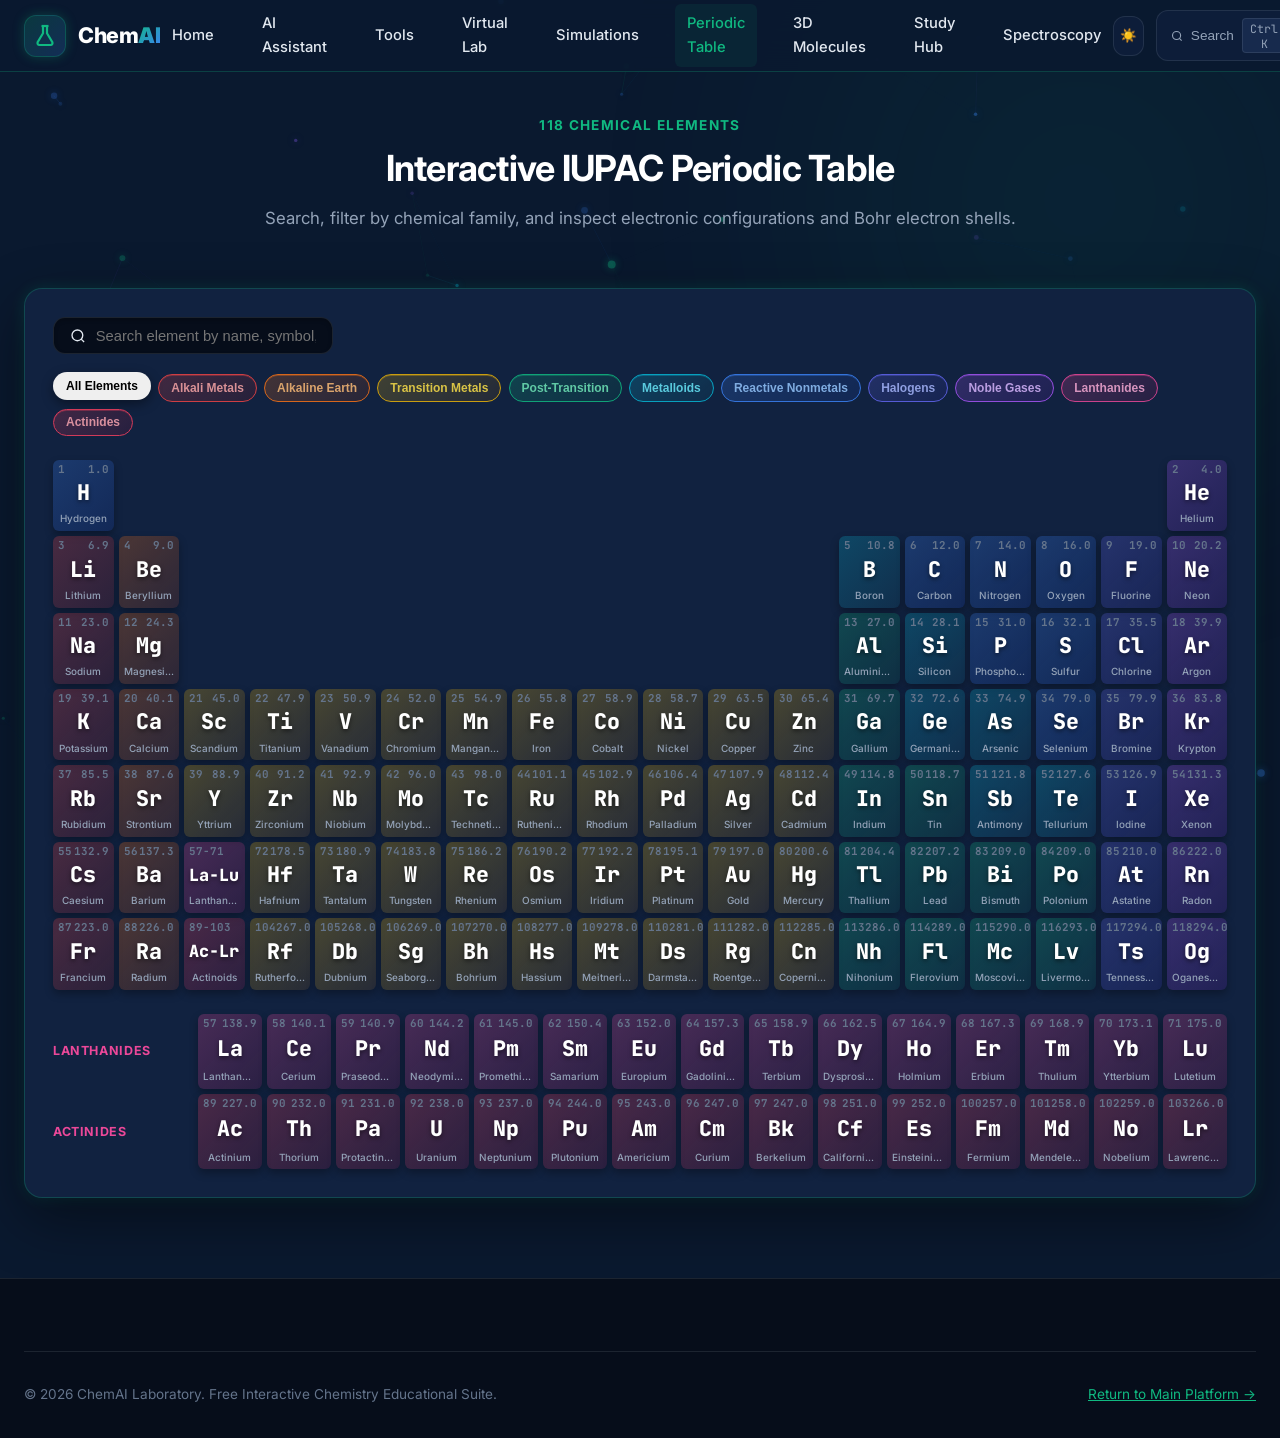
==== commit ad15dccd: "Major Website Upgrade: 3D Molecule Explorer, 118-Element Periodic Table, Gemini AI Assistant, Voice " ====
--- a/periodic-table.html
+++ b/periodic-table.html
@@ -25,8 +25,11 @@
           </div>
           <span>Chem<span class="brand-text-ai">AI</span></span>
         </a>
-        <nav class="nav-links" id="siteNavLinks"><a href="index.html" class="nav-link ">Home</a><a href="index.html#ai-assistant" class="nav-link ">AI Assistant</a><a href="tools.html" class="nav-link ">Tools</a><a href="virtual-lab.html" class="nav-link ">Virtual Lab</a><a href="periodic-table.html" class="nav-link active">Periodic Table</a><a href="index.html#molecule-viewer" class="nav-link ">3D Molecules</a><a href="study-hub.html" class="nav-link ">Study Hub</a><a href="index.html#research" class="nav-link ">Research</a></nav>
+        <nav class="nav-links" id="siteNavLinks"><a href="index.html" class="nav-link">Home</a><a href="index.html#ai-assistant" class="nav-link">AI Assistant</a><a href="tools.html" class="nav-link">Tools</a><a href="virtual-lab.html" class="nav-link">Virtual Lab</a><a href="simulations.html" class="nav-link">Simulations</a><a href="periodic-table.html" class="nav-link active">Periodic Table</a><a href="index.html#molecule-viewer" class="nav-link">3D Molecules</a><a href="study-hub.html" class="nav-link">Study Hub</a><a href="spectroscopy.html" class="nav-link">Spectroscopy</a></nav>
         <div class="nav-actions">
+          <button type="button" class="btn-icon theme-toggle-btn" id="themeToggleBtn" onclick="toggleTheme()" aria-label="Toggle dark/light theme" title="Toggle theme">
+            <span class="theme-toggle-icon">☀️</span>
+          </button>
           <button type="button" class="nav-search-btn" onclick="openSearchPalette()">
             <svg width="16" height="16" viewBox="0 0 24 24" fill="none" stroke="currentColor" stroke-width="2.2"><circle cx="11" cy="11" r="8"/><line x1="21" y1="21" x2="16.65" y2="16.65"/></svg>
             <span>Search</span>
@@ -60,6 +63,8 @@
           <button type="button" class="legend-pill cat-reactive-nonmetal" data-cat="reactive-nonmetal">Reactive Nonmetals</button>
           <button type="button" class="legend-pill cat-halogen" data-cat="halogen">Halogens</button>
           <button type="button" class="legend-pill cat-noble-gas" data-cat="noble-gas">Noble Gases</button>
+          <button type="button" class="legend-pill cat-lanthanide" data-cat="lanthanide">Lanthanides</button>
+          <button type="button" class="legend-pill cat-actinide" data-cat="actinide">Actinides</button>
         </div>
       </div>
       <div class="ptable-grid" id="ptableGrid"></div>
@@ -67,32 +72,63 @@
     </div>
   </main>
 
-  <div class="modal-backdrop" id="elementModalBackdrop" role="dialog" aria-modal="true">
-    <div class="modal-container" style="max-width:720px;">
+    <!-- Element Detail Inspector Modal -->
+  <div class="modal-backdrop" id="elementModalBackdrop" role="dialog" aria-modal="true" aria-labelledby="modalElementName">
+    <div class="modal-container" style="max-width:820px;max-height:90vh;overflow-y:auto;">
       <div class="modal-header">
         <h3 id="modalElementName">Element Inspector</h3>
-        <button type="button" class="modal-close-btn" id="closeElementModalBtn"><svg width="20" height="20" viewBox="0 0 24 24" fill="none" stroke="currentColor" stroke-width="2.5"><line x1="18" y1="6" x2="6" y2="18"/><line x1="6" y1="6" x2="18" y2="18"/></svg></button>
+        <button type="button" class="modal-close-btn" id="closeElementModalBtn" onclick="closeElementModal()" aria-label="Close modal">
+          <svg width="20" height="20" viewBox="0 0 24 24" fill="none" stroke="currentColor" stroke-width="2.5"><line x1="18" y1="6" x2="6" y2="18"/><line x1="6" y1="6" x2="18" y2="18"/></svg>
+        </button>
       </div>
-      <div class="modal-body">
-        <div class="element-modal-grid">
-          <div class="element-hero-card">
-            <span class="chip chip-emerald" id="modalElementCat">Category</span>
+      <div class="modal-body" style="padding:1.5rem;">
+        <div class="ptable-modal-grid">
+          <!-- Left Column: Big Symbol & Bohr Model -->
+          <div class="element-big-card">
+            <span class="chip chip-emerald" id="modalElementCat" style="margin-bottom:0.25rem;">Category</span>
             <div class="element-big-symbol" id="modalElementSymbol">H</div>
-            <div id="modalElementMass" style="font-size:1.1rem;font-weight:700;color:#fff;">1.008 u</div>
-            <canvas id="bohrModelCanvas" class="bohr-model-canvas"></canvas>
-            <div style="font-size:0.75rem;color:var(--text-dim);">Bohr Atomic Electron Shells</div>
+            <div style="font-size:1.15rem;font-weight:700;color:var(--text-highlight);" id="modalElementMass">1.008 u</div>
+            <div style="display:flex;gap:0.4rem;font-size:0.75rem;margin:0.25rem 0;">
+              <span class="mono" style="background:rgba(239,68,68,0.2);color:#fca5a5;padding:2px 6px;border-radius:4px;"><span id="modalElementProtons">1</span> p⁺</span>
+              <span class="mono" style="background:rgba(16,185,129,0.2);color:#6ee7b7;padding:2px 6px;border-radius:4px;"><span id="modalElementElectrons">1</span> e⁻</span>
+              <span class="mono" style="background:rgba(59,130,246,0.2);color:#93c5fd;padding:2px 6px;border-radius:4px;"><span id="modalElementNeutrons">0</span> n⁰</span>
+            </div>
+            <canvas id="bohrModelCanvas" class="bohr-model-canvas" width="200" height="200"></canvas>
+            <div style="font-size:0.72rem;color:var(--text-dim);letter-spacing:0.02em;">Concentric Bohr Quantum Shells</div>
           </div>
-          <div>
+
+          <!-- Right Column: Full Scientific Properties -->
+          <div style="display:flex;flex-direction:column;gap:1rem;">
             <table class="element-props-table">
-              <tr><td>Standard State:</td><td id="modalElementState">Gas</td></tr>
-              <tr><td>Electron Config:</td><td id="modalElementConfig">1s¹</td></tr>
-              <tr><td>Electronegativity:</td><td id="modalElementEN">2.20</td></tr>
-              <tr><td>Primary Uses:</td><td id="modalElementUses" style="font-size:0.8rem;line-height:1.4;">Clean energy, ammonia synthesis</td></tr>
+              <tr><td>Group &amp; Period:</td><td><span id="modalElementGroup">Group 1</span>, <span id="modalElementPeriod">Period 1</span> (<span id="modalElementBlock">s-block</span>)</td></tr>
+              <tr><td>Electron Config:</td><td id="modalElementConfig" class="mono text-emerald" style="font-weight:700;">1s¹</td></tr>
+              <tr><td>Oxidation States:</td><td id="modalElementOxidation">+1, -1</td></tr>
+              <tr><td>Pauling Electronegativity:</td><td id="modalElementEN">2.20</td></tr>
+              <tr><td>1st Ionization Energy:</td><td id="modalElementIonization">1312 kJ/mol</td></tr>
+              <tr><td>Atomic Radius:</td><td id="modalElementRadius">53 pm</td></tr>
+              <tr><td>Melting / Boiling Point:</td><td><span id="modalElementMelt">-259.2 °C</span> / <span id="modalElementBoil">-252.9 °C</span></td></tr>
+              <tr><td>Density &amp; State:</td><td><span id="modalElementDensity">0.089 g/L</span> (<span id="modalElementState">Gas</span> at STP)</td></tr>
             </table>
+
+            <div style="background:var(--bg-deep);border:1px solid var(--border-subtle);border-radius:var(--radius-md);padding:0.75rem;">
+              <div style="font-size:0.72rem;color:var(--color-emerald);font-weight:700;text-transform:uppercase;letter-spacing:0.05em;margin-bottom:3px;">Discovery History</div>
+              <p id="modalElementHistory" style="font-size:0.84rem;color:var(--text-main);line-height:1.4;margin:0;">Discovered in 1766 by Henry Cavendish (UK).</p>
+            </div>
+
+            <div style="background:var(--bg-deep);border:1px solid var(--border-subtle);border-radius:var(--radius-md);padding:0.75rem;">
+              <div style="font-size:0.72rem;color:var(--color-cobalt);font-weight:700;text-transform:uppercase;letter-spacing:0.05em;margin-bottom:3px;">Primary Applications</div>
+              <p id="modalElementUses" style="font-size:0.84rem;color:var(--text-main);line-height:1.4;margin:0;">Clean hydrogen fuel cells, Haber-Bosch ammonia synthesis, rocket propulsion.</p>
+            </div>
+
+            <div style="background:var(--bg-deep);border:1px solid var(--border-subtle);border-left:3px solid var(--color-amber);border-radius:var(--radius-md);padding:0.75rem;">
+              <div style="font-size:0.72rem;color:var(--color-amber);font-weight:700;text-transform:uppercase;letter-spacing:0.05em;margin-bottom:3px;">Scientific Facts</div>
+              <p id="modalElementFacts" style="font-size:0.84rem;color:var(--text-main);line-height:1.4;margin:0;">Hydrogen accounts for 75% of all normal elemental baryonic mass in the universe.</p>
+            </div>
           </div>
         </div>
       </div>
     </div>
+  </div>
   </div>
 
   
--- a/css/main.css
+++ b/css/main.css
@@ -731,3 +731,209 @@
     align-items: stretch;
   }
 }
+
+
+/* ==========================================================================
+   ChemAI Platform - Light Mode Theme Specification
+   ========================================================================== */
+
+[data-theme="light"] {
+  --bg-dark: #f8fafc;
+  --bg-deep: #f1f5f9;
+  --bg-surface: #ffffff;
+  --bg-surface-elevated: #f8fafc;
+  --bg-surface-hover: #e2e8f0;
+  --bg-glass: rgba(255, 255, 255, 0.88);
+  --bg-glass-light: rgba(255, 255, 255, 0.65);
+
+  --color-emerald: #059669;
+  --color-emerald-glow: rgba(5, 150, 105, 0.15);
+  --color-emerald-light: #10b981;
+  --color-cobalt: #2563eb;
+  --color-cobalt-glow: rgba(37, 99, 235, 0.15);
+  --color-cyan: #0284c7;
+  --color-amber: #d97706;
+  --color-amber-glow: rgba(217, 119, 6, 0.15);
+  --color-violet: #7c3aed;
+  --color-violet-glow: rgba(124, 58, 237, 0.15);
+  --color-rose: #db2777;
+  --color-red: #dc2626;
+
+  --text-main: #334155;
+  --text-muted: #64748b;
+  --text-dim: #94a3b8;
+  --text-highlight: #0f172a;
+
+  --border-subtle: rgba(15, 23, 42, 0.1);
+  --border-emerald: rgba(5, 150, 105, 0.3);
+  --border-cobalt: rgba(37, 99, 235, 0.3);
+  --border-glow: 0 4px 24px rgba(5, 150, 105, 0.12);
+}
+
+[data-theme="light"] body {
+  background-color: var(--bg-dark);
+  color: var(--text-main);
+}
+
+[data-theme="light"] .ambient-glow-1 {
+  background: radial-gradient(circle, rgba(5, 150, 105, 0.08) 0%, transparent 70%);
+}
+
+[data-theme="light"] .ambient-glow-2 {
+  background: radial-gradient(circle, rgba(37, 99, 235, 0.08) 0%, transparent 70%);
+}
+
+[data-theme="light"] .hero-title,
+[data-theme="light"] .sec-title,
+[data-theme="light"] h1, [data-theme="light"] h2, [data-theme="light"] h3, [data-theme="light"] h4 {
+  color: var(--text-highlight) !important;
+}
+
+[data-theme="light"] .glass-card,
+[data-theme="light"] .tool-card,
+[data-theme="light"] .hero-preview-card,
+[data-theme="light"] .chat-card,
+[data-theme="light"] .mol-details-card,
+[data-theme="light"] .ptable-container,
+[data-theme="light"] .sim-card {
+  box-shadow: 0 10px 30px rgba(0, 0, 0, 0.06), 0 1px 3px rgba(0, 0, 0, 0.05);
+}
+
+[data-theme="light"] .btn-ghost {
+  border-color: rgba(15, 23, 42, 0.2);
+  color: #0f172a;
+}
+
+/* ==========================================================================
+   Moving 3D Feature Boxes & Floating Cards
+   ========================================================================== */
+.features-sec {
+  padding: 3.5rem 0 5rem;
+  position: relative;
+  z-index: 2;
+}
+
+.features-grid-8 {
+  display: grid;
+  grid-template-columns: repeat(4, 1fr);
+  gap: 1.5rem;
+  margin-top: 2.25rem;
+}
+
+@media (max-width: 1200px) {
+  .features-grid-8 {
+    grid-template-columns: repeat(2, 1fr);
+  }
+}
+@media (max-width: 640px) {
+  .features-grid-8 {
+    grid-template-columns: 1fr;
+  }
+}
+
+.feature-box-3d {
+  position: relative;
+  background: var(--bg-surface);
+  border: 1px solid var(--border-subtle);
+  border-radius: var(--radius-lg);
+  padding: 1.75rem 1.5rem;
+  display: flex;
+  flex-direction: column;
+  justify-content: space-between;
+  text-decoration: none;
+  color: inherit;
+  transition: transform 0.25s cubic-bezier(0.16, 1, 0.3, 1), box-shadow 0.25s ease, border-color 0.25s ease;
+  transform-style: preserve-3d;
+  perspective: 1000px;
+  will-change: transform;
+  overflow: hidden;
+  animation: floatSubtle 6s ease-in-out infinite;
+}
+
+.feature-box-3d:nth-child(2) { animation-delay: -1.5s; }
+.feature-box-3d:nth-child(3) { animation-delay: -3s; }
+.feature-box-3d:nth-child(4) { animation-delay: -4.5s; }
+.feature-box-3d:nth-child(5) { animation-delay: -2s; }
+.feature-box-3d:nth-child(6) { animation-delay: -3.5s; }
+.feature-box-3d:nth-child(7) { animation-delay: -5s; }
+.feature-box-3d:nth-child(8) { animation-delay: -1s; }
+
+@keyframes floatSubtle {
+  0%, 100% {
+    transform: translateY(0);
+  }
+  50% {
+    transform: translateY(-7px);
+  }
+}
+
+.feature-box-3d:hover {
+  animation-play-state: paused;
+  border-color: var(--color-emerald);
+  box-shadow: 0 16px 40px rgba(0, 0, 0, 0.45), 0 0 25px var(--color-emerald-glow);
+}
+
+.feature-box-3d::before {
+  content: "";
+  position: absolute;
+  top: 0; left: 0; right: 0; height: 3px;
+  background: linear-gradient(90deg, transparent, var(--color-emerald), transparent);
+  opacity: 0;
+  transition: opacity 0.3s ease;
+}
+
+.feature-box-3d:hover::before {
+  opacity: 1;
+}
+
+.feature-icon-wrapper {
+  width: 52px;
+  height: 52px;
+  border-radius: var(--radius-md);
+  display: flex;
+  align-items: center;
+  justify-content: center;
+  margin-bottom: 1.25rem;
+  transition: transform 0.3s ease;
+}
+
+.feature-box-3d:hover .feature-icon-wrapper {
+  transform: scale(1.1) translateZ(20px);
+}
+
+.icon-emerald-bg { background: rgba(16, 185, 129, 0.12); color: #10b981; border: 1px solid rgba(16, 185, 129, 0.25); }
+.icon-cobalt-bg  { background: rgba(59, 130, 246, 0.12); color: #3b82f6; border: 1px solid rgba(59, 130, 246, 0.25); }
+.icon-cyan-bg    { background: rgba(6, 182, 212, 0.12); color: #06b6d4; border: 1px solid rgba(6, 182, 212, 0.25); }
+.icon-amber-bg   { background: rgba(245, 158, 11, 0.12); color: #f59e0b; border: 1px solid rgba(245, 158, 11, 0.25); }
+.icon-violet-bg  { background: rgba(139, 92, 246, 0.12); color: #8b5cf6; border: 1px solid rgba(139, 92, 246, 0.25); }
+.icon-rose-bg    { background: rgba(244, 63, 94, 0.12); color: #f43f5e; border: 1px solid rgba(244, 63, 94, 0.25); }
+
+.feature-title {
+  font-size: 1.15rem;
+  font-weight: 700;
+  color: var(--text-highlight);
+  margin-bottom: 0.5rem;
+}
+
+.feature-desc {
+  font-size: 0.88rem;
+  color: var(--text-muted);
+  line-height: 1.5;
+  margin-bottom: 1.25rem;
+  flex: 1;
+}
+
+.feature-link-action {
+  display: inline-flex;
+  align-items: center;
+  gap: 0.4rem;
+  font-size: 0.84rem;
+  font-weight: 600;
+  color: var(--color-emerald);
+  transition: gap 0.2s ease;
+}
+
+.feature-box-3d:hover .feature-link-action {
+  gap: 0.75rem;
+}
+
--- a/css/components.css
+++ b/css/components.css
@@ -683,3 +683,145 @@
   font-size: 0.8rem;
   color: var(--text-muted);
 }
+
+/* ==========================================================================
+   ChemAI Platform - Advanced Chat, Voice & Form Select Fixes
+   ========================================================================== */
+
+/* Universal Fix for Select Dropdowns in Dark & Light Modes */
+select, select.calc-input, select.mol-sort-select, select.mol-preset-select {
+  background-color: var(--bg-surface) !important;
+  color: var(--text-highlight) !important;
+  border: 1px solid var(--border-subtle) !important;
+}
+
+select option {
+  background-color: #112240 !important;
+  color: #ffffff !important;
+  padding: 8px 12px;
+}
+
+[data-theme="light"] select option {
+  background-color: #ffffff !important;
+  color: #0f172a !important;
+}
+
+/* Chat Message Actions (Listen, Copy, Regenerate) */
+.chat-msg-actions {
+  display: flex;
+  align-items: center;
+  gap: 0.5rem;
+  margin-top: 0.75rem;
+  padding-top: 0.5rem;
+  border-top: 1px solid var(--border-subtle);
+  flex-wrap: wrap;
+}
+
+.chat-action-btn {
+  background: var(--bg-deep);
+  border: 1px solid var(--border-subtle);
+  border-radius: var(--radius-sm);
+  padding: 3px 8px;
+  font-size: 0.75rem;
+  color: var(--text-muted);
+  cursor: pointer;
+  display: inline-flex;
+  align-items: center;
+  gap: 4px;
+  transition: var(--transition);
+}
+
+.chat-action-btn:hover {
+  color: var(--color-emerald);
+  border-color: var(--color-emerald);
+  background: var(--bg-surface-elevated);
+}
+
+/* Response Style Selector Pills */
+.chat-style-pills {
+  display: flex;
+  align-items: center;
+  gap: 0.5rem;
+  margin-bottom: 0.85rem;
+  flex-wrap: wrap;
+}
+
+.chat-style-pill {
+  background: var(--bg-deep);
+  border: 1px solid var(--border-subtle);
+  border-radius: var(--radius-full);
+  padding: 4px 12px;
+  font-size: 0.78rem;
+  font-weight: 600;
+  color: var(--text-muted);
+  cursor: pointer;
+  transition: var(--transition);
+}
+
+.chat-style-pill:hover {
+  color: var(--text-highlight);
+  border-color: var(--color-emerald);
+}
+
+.chat-style-pill.active {
+  background: rgba(16, 185, 129, 0.15);
+  border-color: var(--color-emerald);
+  color: var(--color-emerald);
+}
+
+/* Voice Input Microphone Button & Pulsing Animation */
+.chat-mic-btn {
+  background: var(--bg-deep);
+  border: 1px solid var(--border-subtle);
+  border-radius: var(--radius-md);
+  padding: 0.65rem 0.85rem;
+  color: var(--text-muted);
+  cursor: pointer;
+  transition: var(--transition);
+  display: flex;
+  align-items: center;
+  justify-content: center;
+  gap: 6px;
+}
+
+.chat-mic-btn:hover {
+  color: var(--color-emerald);
+  border-color: var(--color-emerald);
+}
+
+.chat-mic-btn.listening {
+  background: rgba(239, 68, 68, 0.2);
+  border-color: #ef4444;
+  color: #ef4444;
+}
+
+.mic-pulse {
+  width: 8px;
+  height: 8px;
+  background: #ef4444;
+  border-radius: 50%;
+  animation: micPulse 1.2s infinite ease-in-out;
+}
+
+@keyframes micPulse {
+  0% { transform: scale(0.9); opacity: 0.6; }
+  50% { transform: scale(1.4); opacity: 1; }
+  100% { transform: scale(0.9); opacity: 0.6; }
+}
+
+/* Animated Typing Indicator Dots */
+.typing-dot {
+  width: 6px;
+  height: 6px;
+  background: var(--color-emerald);
+  border-radius: 50%;
+  animation: typingBounce 1.4s infinite ease-in-out;
+}
+
+.typing-dot:nth-child(1) { animation-delay: -0.32s; }
+.typing-dot:nth-child(2) { animation-delay: -0.16s; }
+
+@keyframes typingBounce {
+  0%, 80%, 100% { transform: scale(0); opacity: 0.4; }
+  40% { transform: scale(1); opacity: 1; }
+}
--- a/css/periodic-table.css
+++ b/css/periodic-table.css
@@ -1,23 +1,31 @@
 ﻿/* ==========================================================================
-   ChemAI Platform - Interactive Periodic Table Styles (118 Elements)
+   ChemAI Platform - Upgraded 3D Interactive Periodic Table Styles (118 Elements)
    ========================================================================== */
 
 .ptable-container {
   background: var(--bg-surface);
   border: 1px solid var(--border-emerald);
   border-radius: var(--radius-lg);
-  box-shadow: 0 16px 48px rgba(0, 0, 0, 0.4), var(--border-glow);
+  box-shadow: 0 20px 60px rgba(0, 0, 0, 0.45), var(--border-glow);
   padding: 1.75rem;
   overflow-x: auto;
   position: relative;
+  perspective: 1200px;
 }
 
 .ptable-toolbar {
   display: flex;
   align-items: center;
   justify-content: space-between;
-  gap: 1.5rem;
-  margin-bottom: 1.75rem;
+  gap: 1.25rem;
+  margin-bottom: 1.5rem;
+  flex-wrap: wrap;
+}
+
+.ptable-controls-group {
+  display: flex;
+  align-items: center;
+  gap: 1rem;
   flex-wrap: wrap;
 }
 
@@ -28,8 +36,9 @@
   background: var(--bg-deep);
   border: 1px solid var(--border-subtle);
   border-radius: var(--radius-md);
-  padding: 0.5rem 1rem;
+  padding: 0.55rem 1rem;
   min-width: 280px;
+  box-shadow: inset 0 2px 4px rgba(0,0,0,0.2);
 }
 
 .ptable-search-wrapper input {
@@ -41,163 +50,225 @@
   width: 100%;
 }
 
+.ptable-sort-select {
+  background: var(--bg-deep);
+  border: 1px solid var(--border-subtle);
+  color: var(--text-main);
+  padding: 0.55rem 0.85rem;
+  border-radius: var(--radius-md);
+  font-size: 0.85rem;
+  font-family: inherit;
+  outline: none;
+  cursor: pointer;
+}
+
 /* Category Legend Pills */
 .ptable-legend {
   display: flex;
   align-items: center;
-  gap: 0.4rem;
+  gap: 0.45rem;
   flex-wrap: wrap;
 }
 
 .legend-pill {
-  padding: 0.3rem 0.65rem;
-  border-radius: var(--radius-sm);
+  padding: 0.35rem 0.75rem;
+  border-radius: var(--radius-full);
   font-size: 0.75rem;
-  font-weight: 600;
+  font-weight: 700;
   cursor: pointer;
   transition: var(--transition);
   border: 1px solid transparent;
   opacity: 0.85;
+  display: inline-flex;
+  align-items: center;
+  gap: 0.35rem;
 }
 
 .legend-pill:hover, .legend-pill.active {
   opacity: 1;
   transform: translateY(-2px);
-  box-shadow: 0 2px 8px rgba(0,0,0,0.3);
-}
-
-/* Category Colors */
-.cat-alkali-metal { background: rgba(239, 68, 68, 0.2); border-color: #ef4444; color: #fca5a5; }
-.cat-alkaline-earth { background: rgba(249, 115, 22, 0.2); border-color: #f97316; color: #fdba74; }
-.cat-transition-metal { background: rgba(234, 179, 8, 0.2); border-color: #eab308; color: #fde047; }
-.cat-post-transition { background: rgba(16, 185, 129, 0.2); border-color: #10b981; color: #6ee7b7; }
-.cat-metalloid { background: rgba(6, 182, 212, 0.2); border-color: #06b6d4; color: #67e8f9; }
-.cat-reactive-nonmetal { background: rgba(59, 130, 246, 0.2); border-color: #3b82f6; color: #93c5fd; }
-.cat-halogen { background: rgba(99, 102, 241, 0.2); border-color: #6366f1; color: #a5b4fc; }
-.cat-noble-gas { background: rgba(168, 85, 247, 0.2); border-color: #a855f7; color: #d8b4fe; }
-.cat-lanthanide { background: rgba(236, 72, 153, 0.2); border-color: #ec4899; color: #f9a8d4; }
-.cat-actinide { background: rgba(244, 63, 94, 0.2); border-color: #f43f5e; color: #fda4af; }
-
-/* The Standard 18x7 Periodic Table Grid */
+  box-shadow: 0 4px 12px rgba(0, 0, 0, 0.4);
+}
+
+/* Category Gradient & Glowing Theme Colors */
+.cat-alkali-metal {
+  background: linear-gradient(135deg, rgba(239, 68, 68, 0.25) 0%, rgba(185, 28, 28, 0.15) 100%);
+  border-color: #ef4444;
+  color: #fca5a5;
+  box-shadow: inset 0 1px 0 rgba(239, 68, 68, 0.4);
+}
+.cat-alkaline-earth {
+  background: linear-gradient(135deg, rgba(249, 115, 22, 0.25) 0%, rgba(194, 65, 12, 0.15) 100%);
+  border-color: #f97316;
+  color: #fdba74;
+  box-shadow: inset 0 1px 0 rgba(249, 115, 22, 0.4);
+}
+.cat-transition-metal {
+  background: linear-gradient(135deg, rgba(234, 179, 8, 0.25) 0%, rgba(161, 98, 7, 0.15) 100%);
+  border-color: #eab308;
+  color: #fde047;
+  box-shadow: inset 0 1px 0 rgba(234, 179, 8, 0.4);
+}
+.cat-post-transition {
+  background: linear-gradient(135deg, rgba(16, 185, 129, 0.25) 0%, rgba(4, 120, 87, 0.15) 100%);
+  border-color: #10b981;
+  color: #6ee7b7;
+  box-shadow: inset 0 1px 0 rgba(16, 185, 129, 0.4);
+}
+.cat-metalloid {
+  background: linear-gradient(135deg, rgba(6, 182, 212, 0.25) 0%, rgba(14, 116, 144, 0.15) 100%);
+  border-color: #06b6d4;
+  color: #67e8f9;
+  box-shadow: inset 0 1px 0 rgba(6, 182, 212, 0.4);
+}
+.cat-reactive-nonmetal {
+  background: linear-gradient(135deg, rgba(59, 130, 246, 0.25) 0%, rgba(29, 78, 216, 0.15) 100%);
+  border-color: #3b82f6;
+  color: #93c5fd;
+  box-shadow: inset 0 1px 0 rgba(59, 130, 246, 0.4);
+}
+.cat-halogen {
+  background: linear-gradient(135deg, rgba(99, 102, 241, 0.25) 0%, rgba(67, 56, 202, 0.15) 100%);
+  border-color: #6366f1;
+  color: #a5b4fc;
+  box-shadow: inset 0 1px 0 rgba(99, 102, 241, 0.4);
+}
+.cat-noble-gas {
+  background: linear-gradient(135deg, rgba(168, 85, 247, 0.25) 0%, rgba(126, 34, 206, 0.15) 100%);
+  border-color: #a855f7;
+  color: #d8b4fe;
+  box-shadow: inset 0 1px 0 rgba(168, 85, 247, 0.4);
+}
+.cat-lanthanide {
+  background: linear-gradient(135deg, rgba(236, 72, 153, 0.25) 0%, rgba(190, 24, 93, 0.15) 100%);
+  border-color: #ec4899;
+  color: #f9a8d4;
+  box-shadow: inset 0 1px 0 rgba(236, 72, 153, 0.4);
+}
+.cat-actinide {
+  background: linear-gradient(135deg, rgba(244, 63, 94, 0.25) 0%, rgba(190, 18, 60, 0.15) 100%);
+  border-color: #f43f5e;
+  color: #fda4af;
+  box-shadow: inset 0 1px 0 rgba(244, 63, 94, 0.4);
+}
+
+/* 3D Periodic Table Grid */
 .ptable-grid {
   display: grid;
   grid-template-columns: repeat(18, minmax(58px, 1fr));
-  gap: 4px;
-  min-width: 1080px;
-}
-
+  gap: 5px;
+  min-width: 1100px;
+  perspective: 800px;
+}
+
+/* 3D Cell Design with Elevation & Hover Tilts */
 .element-cell {
-  aspect-ratio: 1 / 1.15;
-  background: rgba(17, 34, 64, 0.6);
-  border: 1px solid rgba(226, 232, 240, 0.12);
+  aspect-ratio: 1 / 1.18;
   border-radius: var(--radius-sm);
-  padding: 4px 6px;
+  padding: 4px 5px;
   display: flex;
   flex-direction: column;
   justify-content: space-between;
   cursor: pointer;
-  transition: all 0.2s cubic-bezier(0.16, 1, 0.3, 1);
+  transition: transform 0.22s cubic-bezier(0.16, 1, 0.3, 1), box-shadow 0.22s cubic-bezier(0.16, 1, 0.3, 1), border-color 0.2s ease;
   position: relative;
-  overflow: hidden;
   user-select: none;
+  transform-style: preserve-3d;
+  box-shadow: 0 4px 8px rgba(0, 0, 0, 0.3);
 }
 
 .element-cell:hover {
-  transform: scale(1.15);
+  transform: translateY(-6px) rotateX(8deg) scale(1.08);
+  box-shadow: 0 14px 28px rgba(0, 0, 0, 0.5), 0 0 14px currentColor;
   z-index: 10;
-  box-shadow: 0 8px 24px rgba(0, 0, 0, 0.6), 0 0 14px currentColor;
-  border-color: currentColor;
+  border-width: 1.5px;
 }
 
 .element-cell.dimmed {
   opacity: 0.18;
   filter: grayscale(80%);
-}
-
-.element-cell.highlighted {
-  transform: scale(1.12);
-  z-index: 9;
-  box-shadow: 0 0 16px var(--color-emerald);
-  border-color: var(--color-emerald);
-}
-
-.cell-top {
+  pointer-events: none;
+}
+
+.element-cell .cell-top {
   display: flex;
   justify-content: space-between;
+  align-items: center;
   font-size: 0.68rem;
   font-family: var(--font-mono);
-  color: var(--text-muted);
-}
-
-.cell-symbol {
-  font-size: 1.25rem;
+  font-weight: 700;
+  color: var(--text-dim);
+  line-height: 1;
+}
+
+.element-cell .cell-symbol {
+  font-size: 1.35rem;
   font-weight: 800;
+  text-align: center;
+  line-height: 1;
+  margin: 2px 0;
   font-family: var(--font-mono);
-  text-align: center;
   color: var(--text-highlight);
-  line-height: 1;
-}
-
-.cell-name {
-  font-size: 0.65rem;
-  color: var(--text-muted);
+  text-shadow: 0 2px 4px rgba(0,0,0,0.5);
+}
+
+.element-cell .cell-name {
+  font-size: 0.62rem;
   text-align: center;
   white-space: nowrap;
   overflow: hidden;
   text-overflow: ellipsis;
-}
-
-/* Blank spacer cells */
+  color: var(--text-muted);
+  font-weight: 500;
+}
+
 .ptable-spacer {
   pointer-events: none;
 }
 
-/* Lanthanide & Actinide separated block below */
+/* f-Block Subgrid */
 .ptable-f-block {
-  margin-top: 1.25rem;
+  margin-top: 1.5rem;
   display: grid;
-  grid-template-columns: repeat(18, minmax(58px, 1fr));
-  gap: 4px;
-  min-width: 1080px;
+  grid-template-columns: 140px repeat(15, minmax(58px, 1fr));
+  gap: 5px;
+  min-width: 1100px;
 }
 
 .f-block-label {
-  grid-column: span 3;
-  display: flex;
-  align-items: center;
-  justify-content: flex-end;
-  padding-right: 1rem;
-  font-size: 0.8rem;
+  display: flex;
+  align-items: center;
+  font-size: 0.78rem;
   font-weight: 700;
-  color: var(--text-dim);
+  letter-spacing: 0.05em;
   text-transform: uppercase;
-  letter-spacing: 0.05em;
-}
-
-/* Element Detail Modal / Inspector Drawer */
-.element-modal-grid {
+}
+
+/* Comprehensive Modal Styles */
+.ptable-modal-grid {
   display: grid;
-  grid-template-columns: 1fr 1fr;
-  gap: 2rem;
-}
-
-@media (max-width: 640px) {
-  .element-modal-grid {
+  grid-template-columns: 260px 1fr;
+  gap: 1.75rem;
+  align-items: start;
+}
+
+@media (max-width: 768px) {
+  .ptable-modal-grid {
     grid-template-columns: 1fr;
   }
 }
 
-.element-hero-card {
+.element-big-card {
   background: var(--bg-deep);
+  border: 1px solid var(--border-subtle);
   border-radius: var(--radius-lg);
-  padding: 2rem;
+  padding: 1.5rem;
+  text-align: center;
   display: flex;
   flex-direction: column;
   align-items: center;
-  justify-content: center;
-  text-align: center;
-  border: 1px solid var(--border-subtle);
-  position: relative;
+  gap: 0.75rem;
+  box-shadow: 0 10px 30px rgba(0,0,0,0.3);
 }
 
 .element-big-symbol {
@@ -205,35 +276,41 @@
   font-weight: 900;
   font-family: var(--font-mono);
   line-height: 1;
-  margin-bottom: 0.5rem;
-}
-
-/* Electron Shell Circles */
+  text-shadow: 0 4px 12px rgba(0,0,0,0.6);
+}
+
 .bohr-model-canvas {
-  width: 160px;
-  height: 160px;
-  margin: 1rem 0;
+  width: 180px;
+  height: 180px;
+  display: block;
+  margin: 0.5rem auto;
 }
 
 .element-props-table {
   width: 100%;
   border-collapse: collapse;
+  font-size: 0.88rem;
+}
+
+.element-props-table tr {
+  border-bottom: 1px solid var(--border-subtle);
+}
+
+.element-props-table tr:last-child {
+  border-bottom: none;
 }
 
 .element-props-table td {
-  padding: 0.6rem 0;
-  border-bottom: 1px solid var(--border-subtle);
-  font-size: 0.88rem;
+  padding: 0.55rem 0.75rem;
 }
 
 .element-props-table td:first-child {
-  color: var(--text-muted);
-  font-weight: 500;
+  color: var(--text-dim);
+  font-weight: 600;
+  width: 38%;
 }
 
 .element-props-table td:last-child {
-  text-align: right;
-  font-family: var(--font-mono);
   color: var(--text-highlight);
   font-weight: 600;
 }
